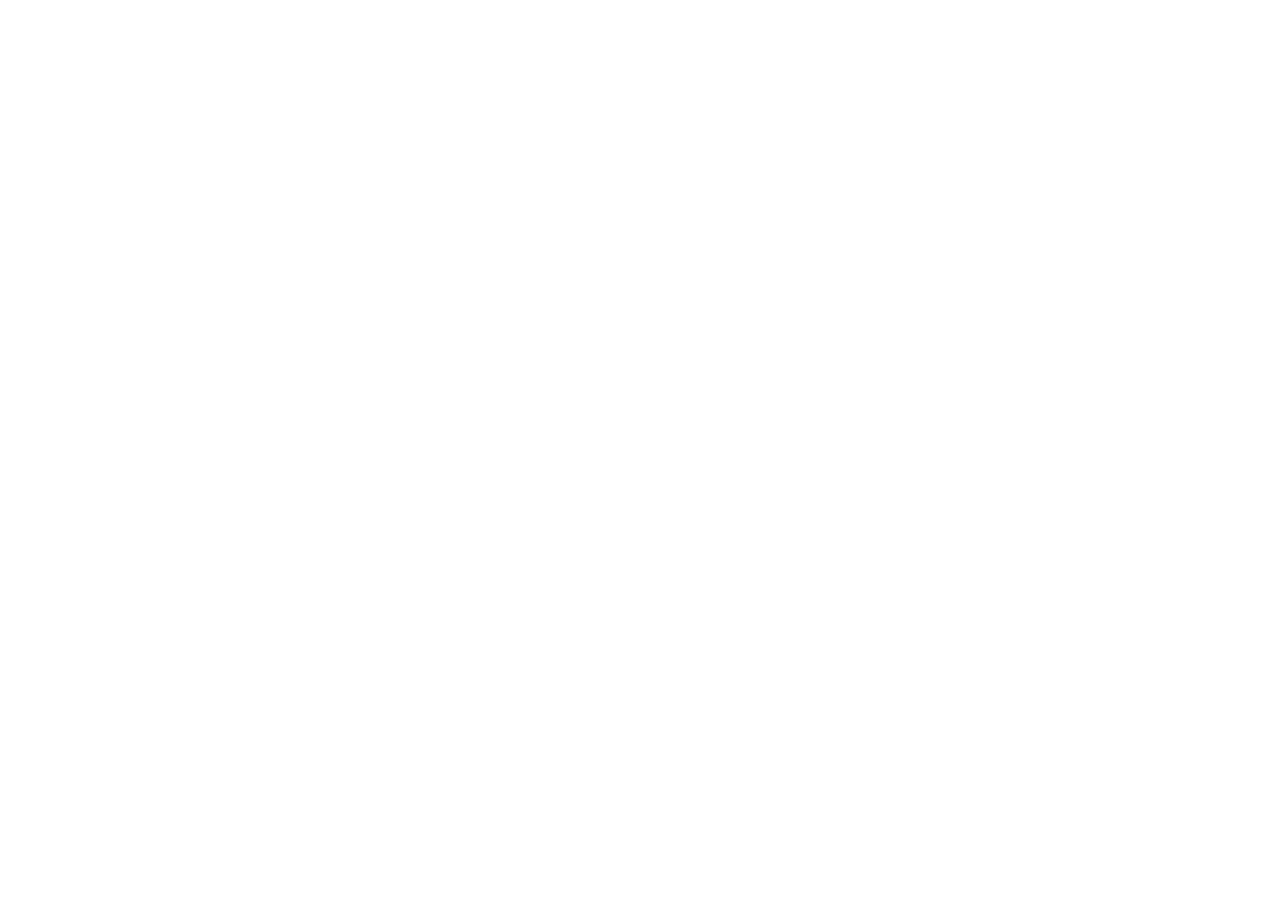
==== index.html @ e48f7e4f "Create index.html" ====
<!DOCTYPE html>
<html lang="fr">
<head>
    <meta charset="UTF-8">
    <meta name="viewport" content="width=device-width, initial-scale=1.0">
    <title>Mairie de Vic le Comte (63)-Puy-de-Dôme-Auvergne-Rhône-Alpes</title>
    <link rel="image_src" href="//www.vic-le-comte.fr/userfile/img-og/logo-vic fond transparent (1).png">
</head>
<body>
    
</body>
</html>
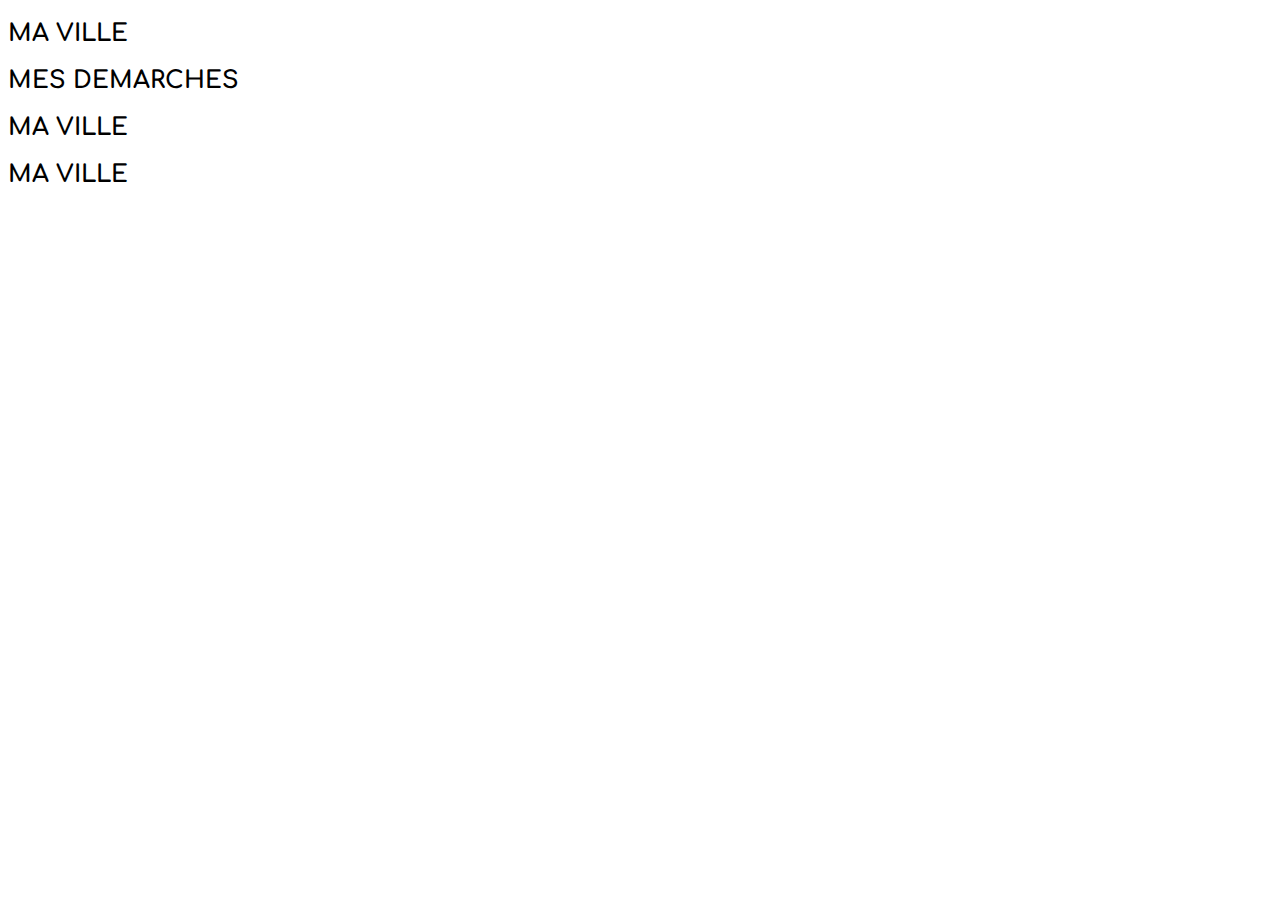
==== commit 1bf6b061: "a" ====
--- a/index.html
+++ b/index.html
@@ -5,8 +5,14 @@
     <meta name="viewport" content="width=device-width, initial-scale=1.0">
     <title>Mairie de Vic le Comte (63)-Puy-de-Dôme-Auvergne-Rhône-Alpes</title>
     <link rel="image_src" href="//www.vic-le-comte.fr/userfile/img-og/logo-vic fond transparent (1).png">
+    <link rel="stylesheet" href="/css/index.css">
 </head>
 <body>
-    
+    <header>
+        <h2>MA VILLE</h2>
+        <h2>MES DEMARCHES</h2>
+        <h2>MA VILLE</h2>
+        <h2>MA VILLE</h2>
+    </header>
 </body>
 </html>--- a/css/index.css
+++ b/css/index.css
@@ -0,0 +1,7 @@
+@import url('https://fonts.googleapis.com/css2?family=Comfortaa:wght@300..700&display=swap');
+
+*
+{
+    font-family: "Comfortaa", sans-serif;
+}
+
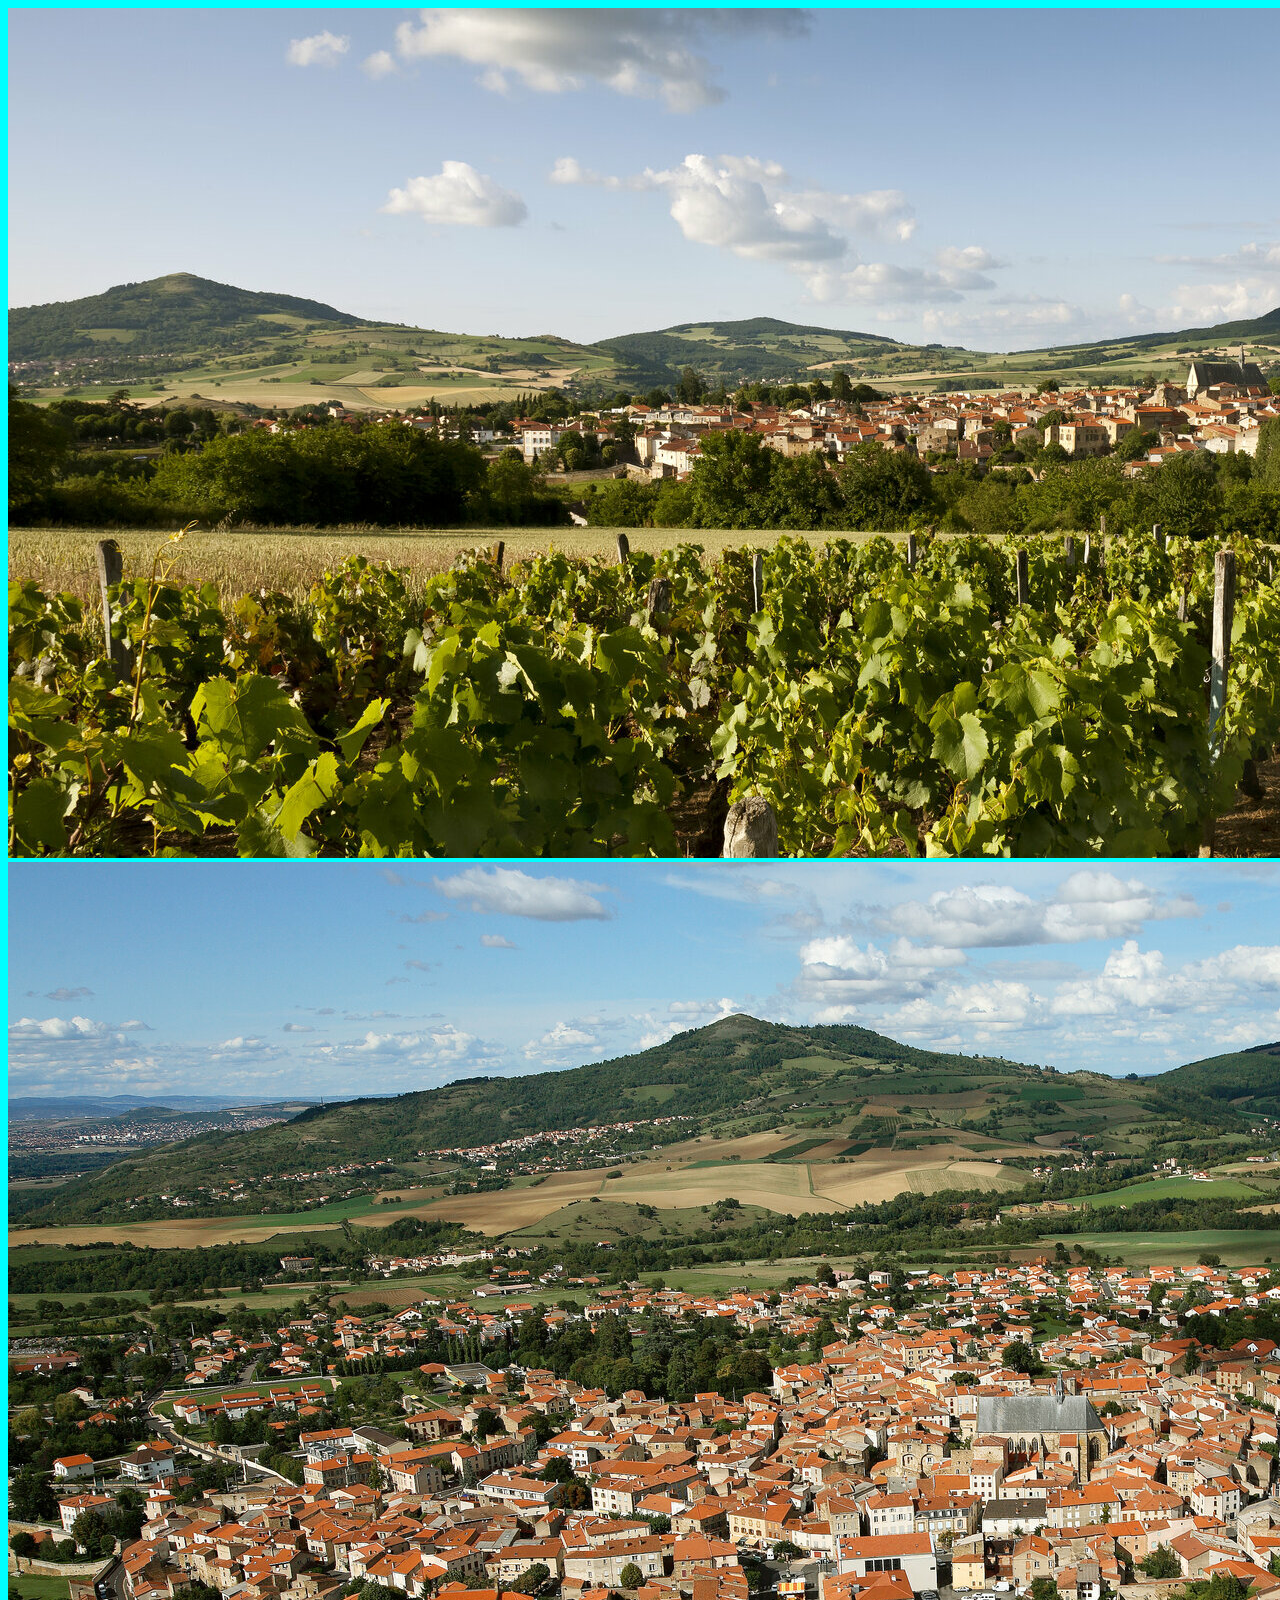
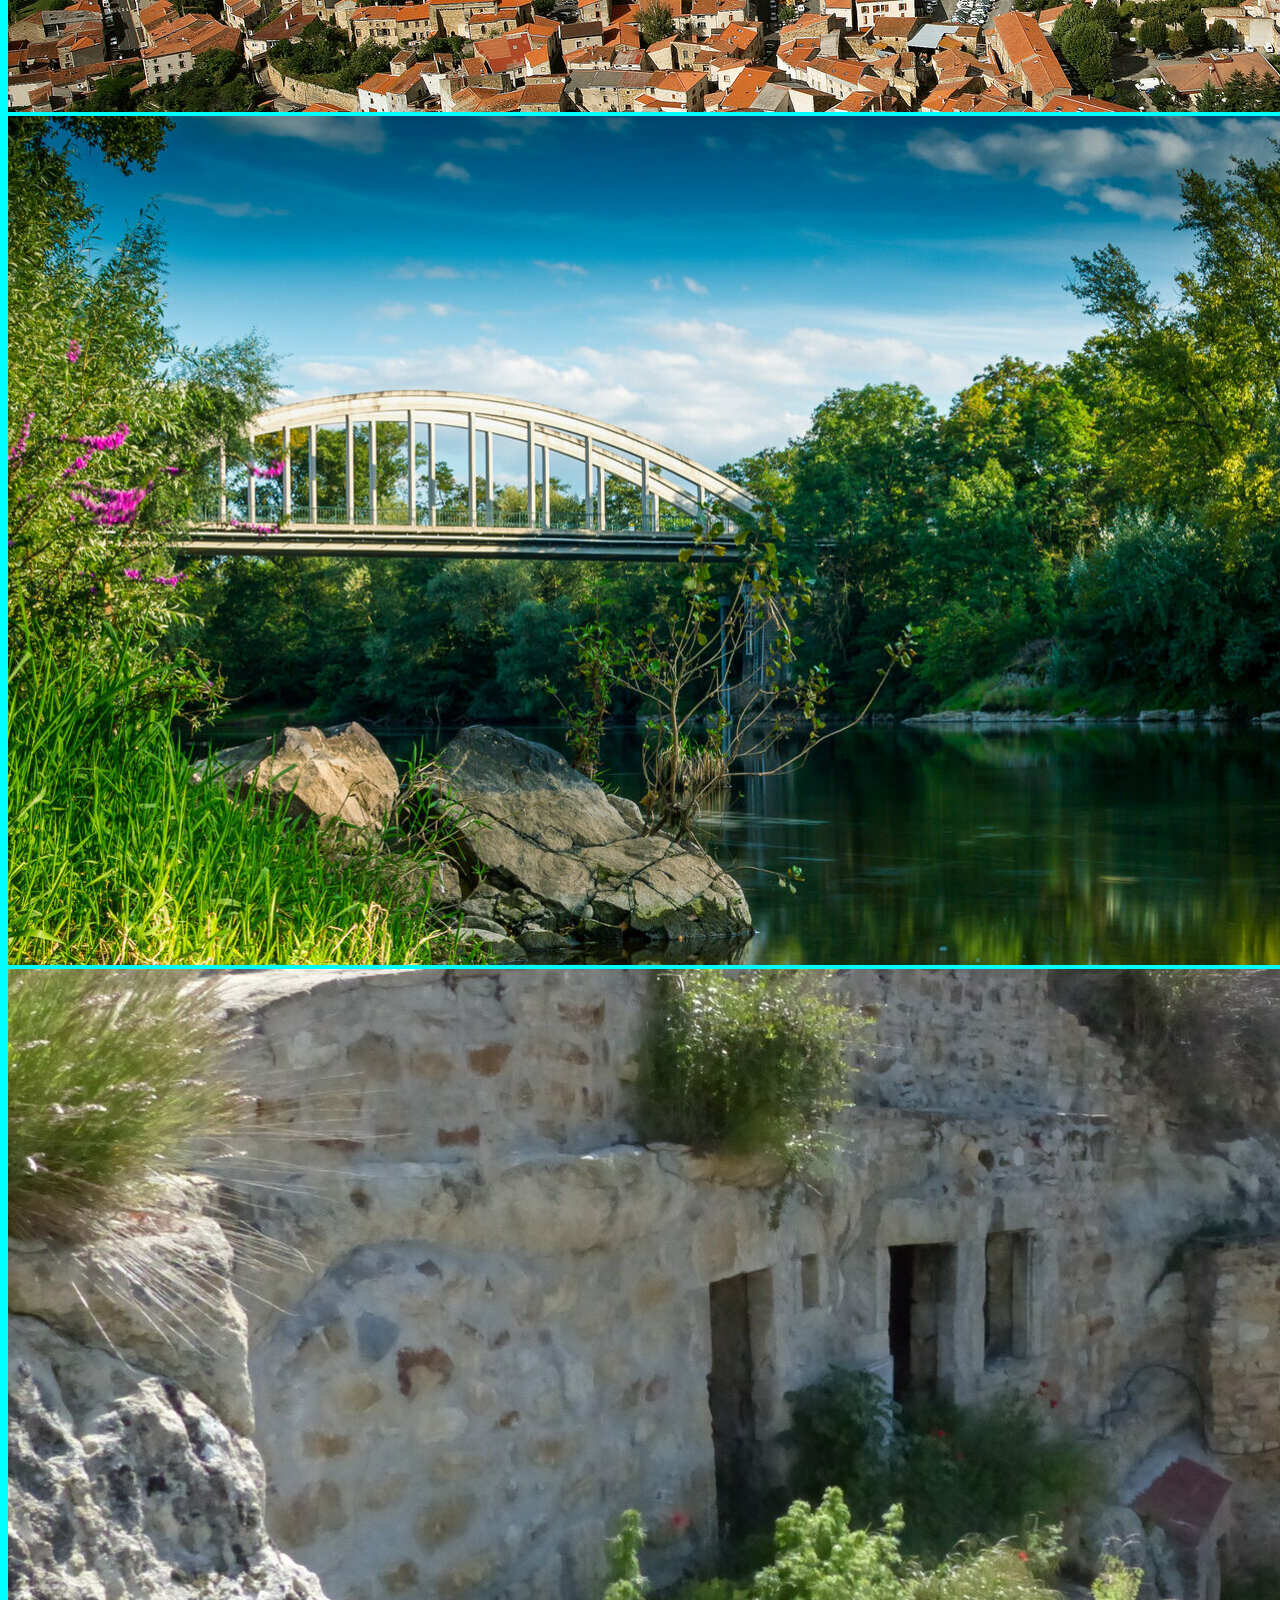
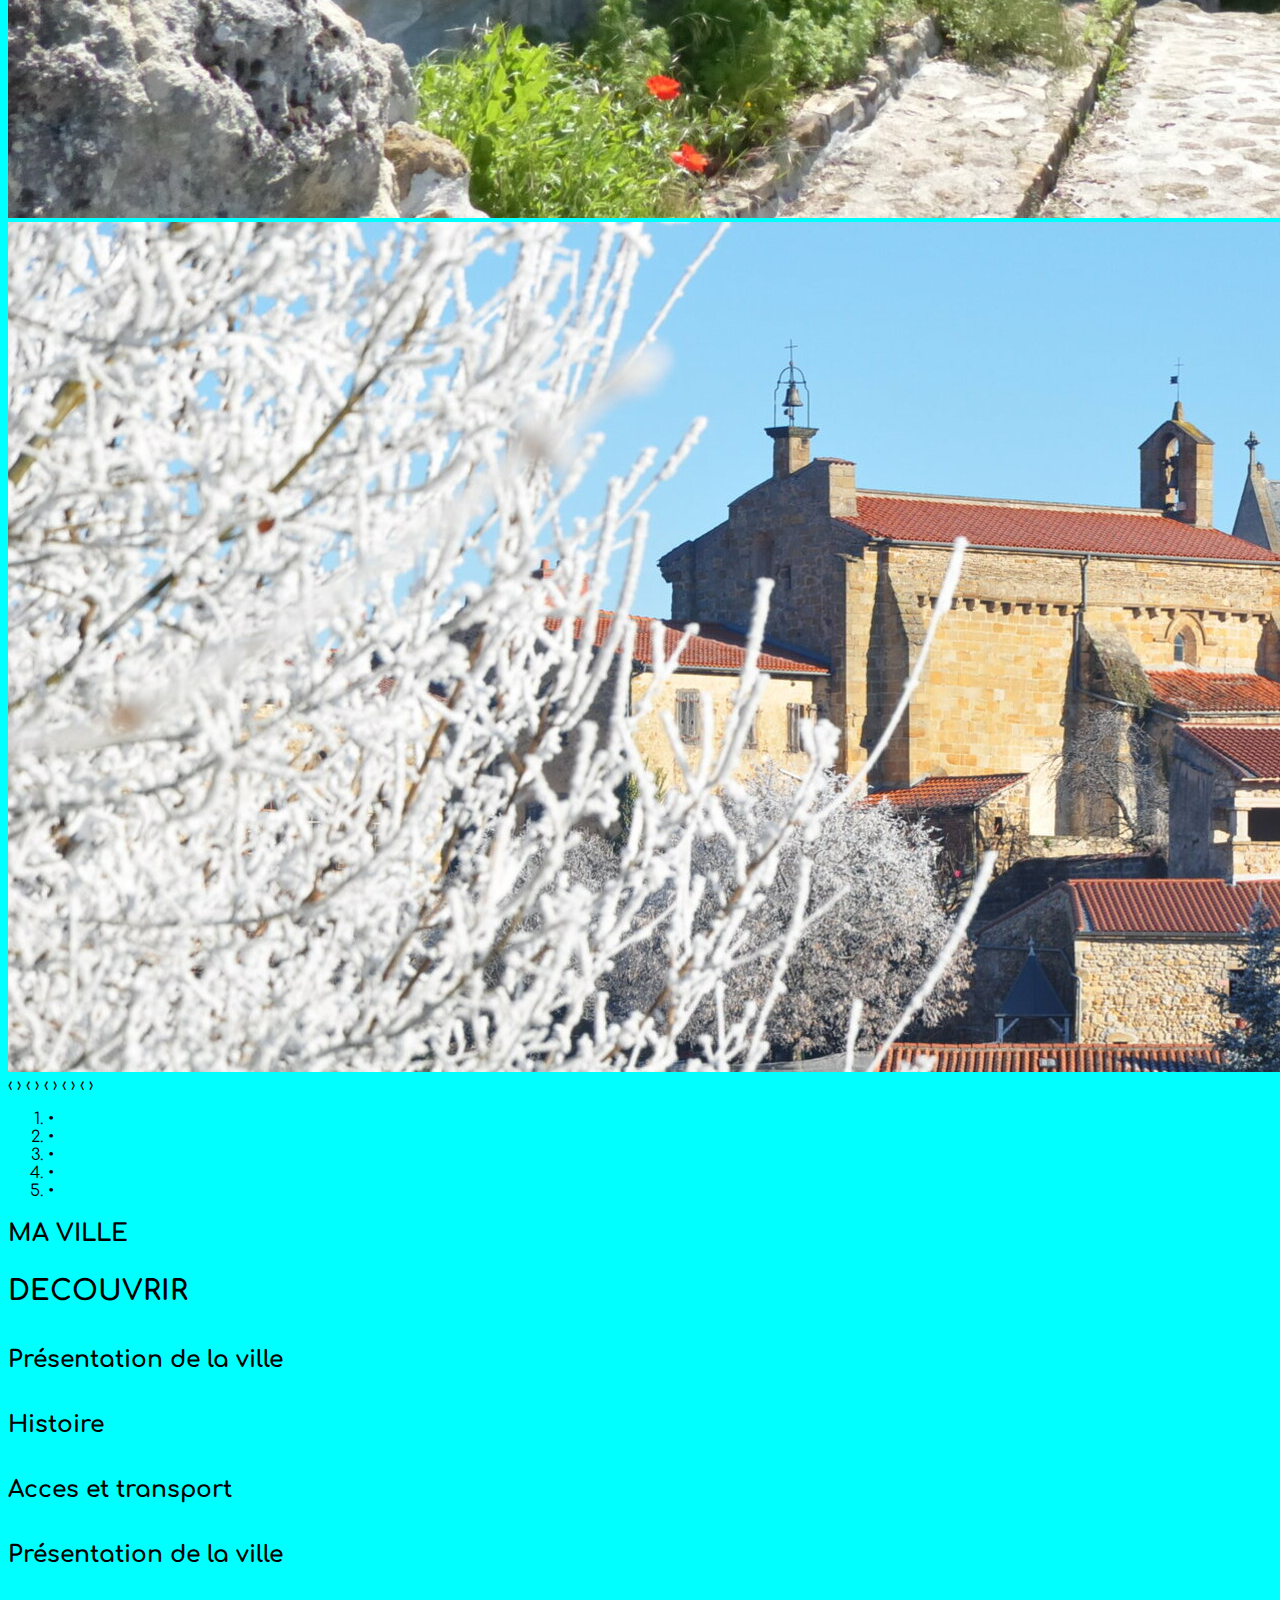
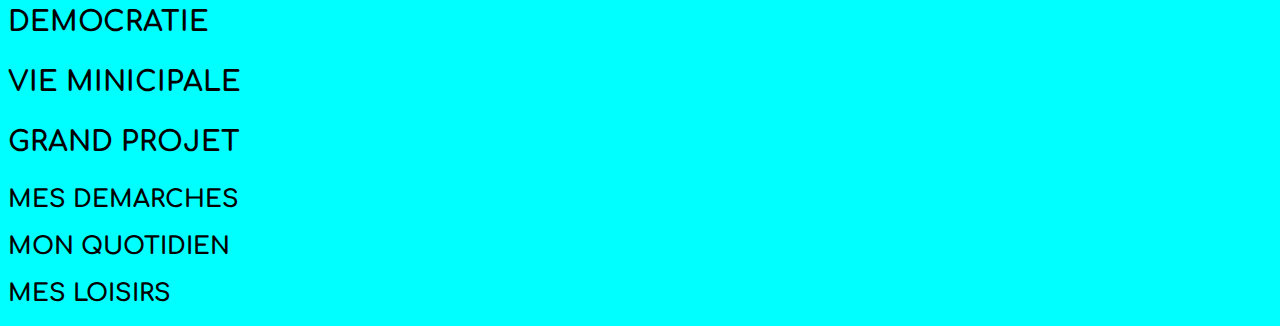
==== commit a7851a75: "fichiers page pres ville" ====
--- a/index.html
+++ b/index.html
@@ -5,14 +5,90 @@
     <meta name="viewport" content="width=device-width, initial-scale=1.0">
     <title>Mairie de Vic le Comte (63)-Puy-de-Dôme-Auvergne-Rhône-Alpes</title>
     <link rel="image_src" href="//www.vic-le-comte.fr/userfile/img-og/logo-vic fond transparent (1).png">
-    <link rel="stylesheet" href="/css/index.css">
+    <link rel="stylesheet" href="css/index.css">
 </head>
 <body>
     <header>
-        <h2>MA VILLE</h2>
-        <h2>MES DEMARCHES</h2>
-        <h2>MA VILLE</h2>
-        <h2>MA VILLE</h2>
+
+        <div class="carousel">
+            <div class="carousel-inner">
+                <input class="carousel-open" type="radio" id="carousel-1" name="carousel" aria-hidden="true" hidden="" checked="checked">
+                <div class="carousel-item">
+                    <img src="pictures/1649075321_Vic-le-Comte.jpg">
+                </div>
+                <input class="carousel-open" type="radio" id="carousel-2" name="carousel" aria-hidden="true" hidden="">
+                <div class="carousel-item">
+                    <img src="pictures/1649075334_photos-achetees-a-Ludovic-Combe-011.jpg">
+                </div>
+                <input class="carousel-open" type="radio" id="carousel-3" name="carousel" aria-hidden="true" hidden="">
+                <div class="carousel-item">
+                    <img src="pictures/1656928406_le-pont-des-goules_Droopic-N.Decombas.jpg">
+                </div>
+                <input class="carousel-open" type="radio" id="carousel-4" name="carousel" aria-hidden="true" hidden="">
+                <div class="carousel-item">
+                    <img src="pictures/1656928556_P1030508.jpeg">
+                </div>
+                <input class="carousel-open" type="radio" id="carousel-5" name="carousel" aria-hidden="true" hidden="">
+                <div class="carousel-item">
+                    <img src="pictures/1663852438_DSC_0059.jpeg">
+                </div>
+
+                <label for="carousel-5" class="carousel-control prev control-1">‹</label>
+                <label for="carousel-5" class="carousel-control next control-4">›</label>
+                <label for="carousel-4" class="carousel-control prev control-5">‹</label>
+                <label for="carousel-4" class="carousel-control next control-3">›</label>
+                <label for="carousel-3" class="carousel-control prev control-4">‹</label>                
+                <label for="carousel-3" class="carousel-control next control-2">›</label>
+                <label for="carousel-2" class="carousel-control prev control-3">‹</label>
+                <label for="carousel-2" class="carousel-control next control-1">›</label>
+                <label for="carousel-1" class="carousel-control prev control-2">‹</label>
+                <label for="carousel-1" class="carousel-control next control-5">›</label>
+                <ol class="carousel-indicators">
+                    <li>
+                        <label for="carousel-1" class="carousel-bullet">•</label>
+                    </li>
+                    <li>
+                        <label for="carousel-2" class="carousel-bullet">•</label>
+                    </li>
+                    <li>
+                        <label for="carousel-3" class="carousel-bullet">•</label>
+                    </li>
+                    <li>
+                        <label for="carousel-4" class="carousel-bullet">•</label>
+                    </li>
+                    <li>
+                        <label for="carousel-5" class="carousel-bullet">•</label>
+                    </li>
+                </ol>
+            </div>
+        </div>
+        
+    
+        <div class="head_category">
+            <h2>MA VILLE
+                <div class="content_text_header">
+                    <h3>DECOUVRIR
+                        <div class="sous_category">
+                            <h5>Présentation de la ville</h4>
+                            <h5>Histoire</h4>
+                            <h5>Acces et transport</h4>
+                            <h5>Présentation de la ville</h4>
+                        </div>
+                    </h3>
+                    <h3>DEMOCRATIE</h3>
+                    <h3>VIE MINICIPALE</h3>
+                    <h3>GRAND PROJET</h3>
+                    
+                </div>
+            </h2>
+            <h2>MES DEMARCHES</h2>
+            <h2>MON QUOTIDIEN</h2>
+            <h2>MES LOISIRS</h2>
+        </div>
+        
+        
     </header>
+
+    
 </body>
 </html>--- a/css/index.css
+++ b/css/index.css
@@ -3,5 +3,6 @@
 *
 {
     font-family: "Comfortaa", sans-serif;
+    background-color: aqua;
 }
 
